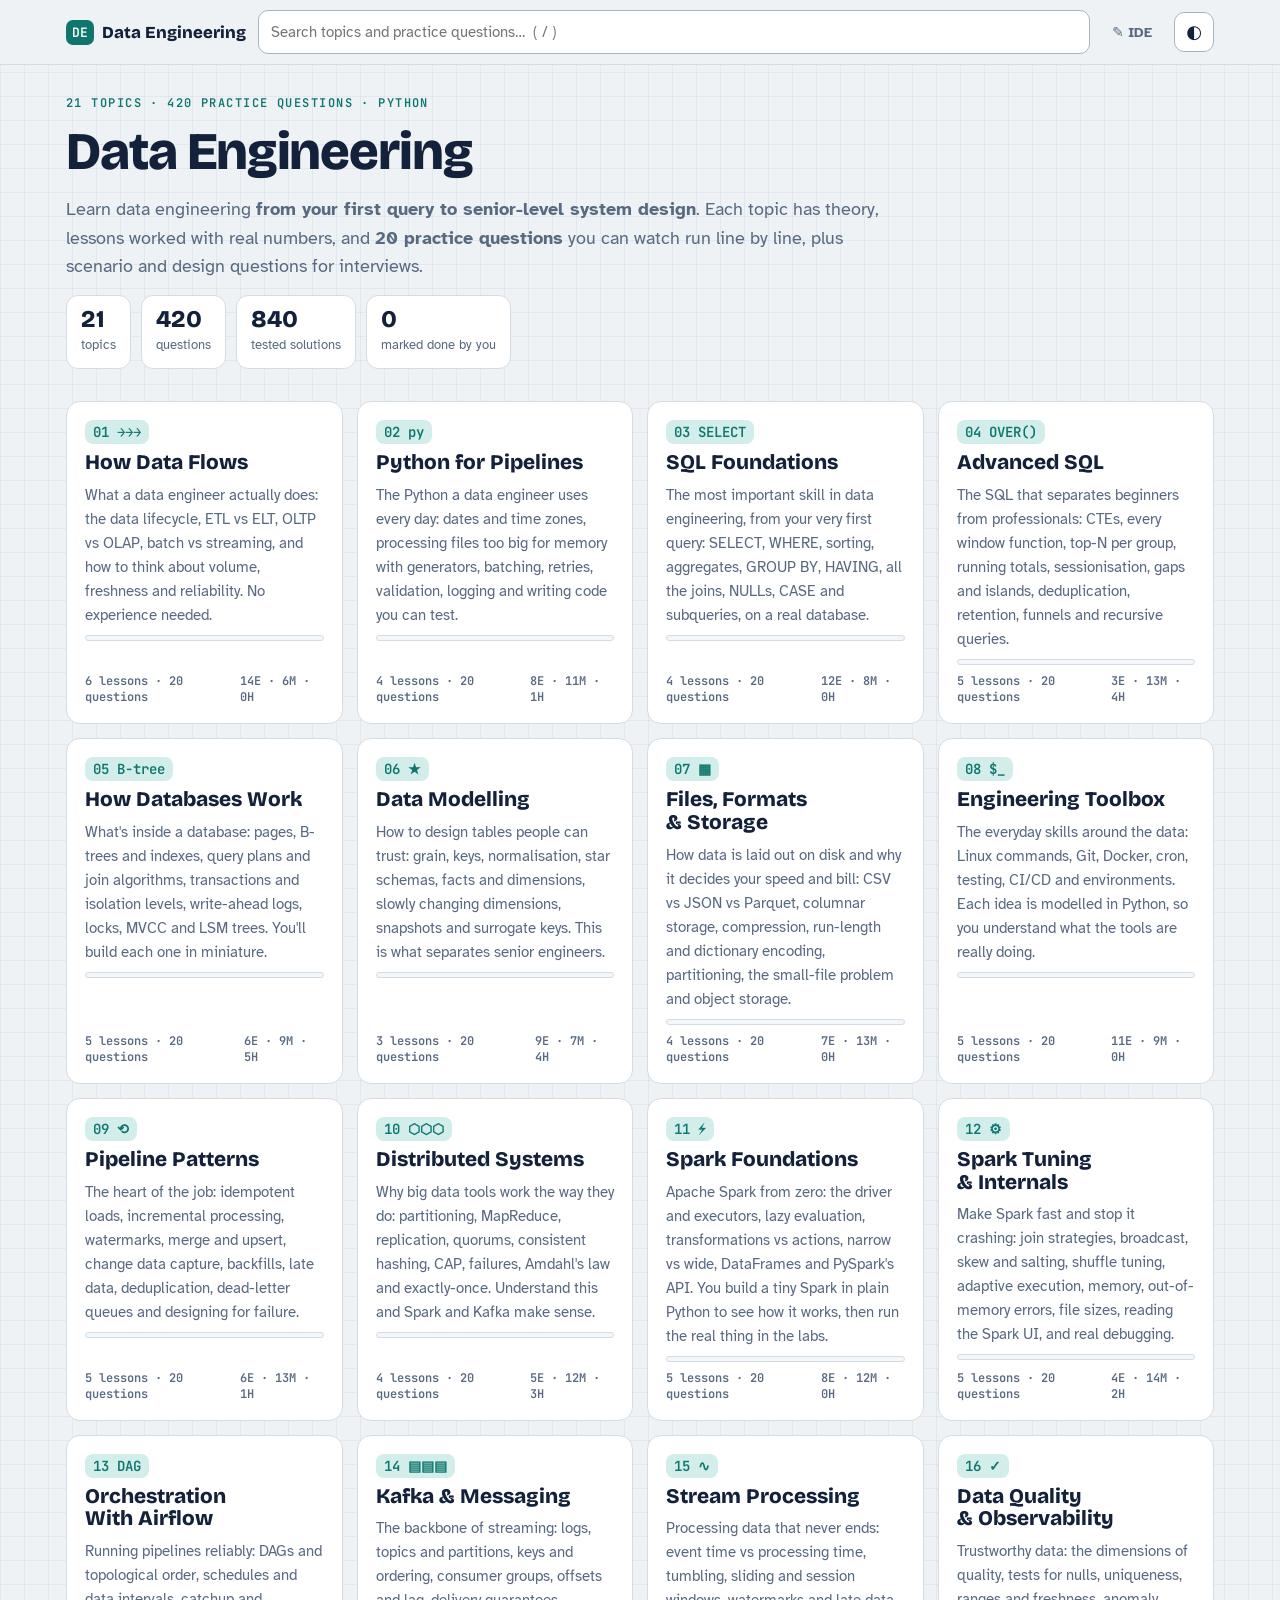
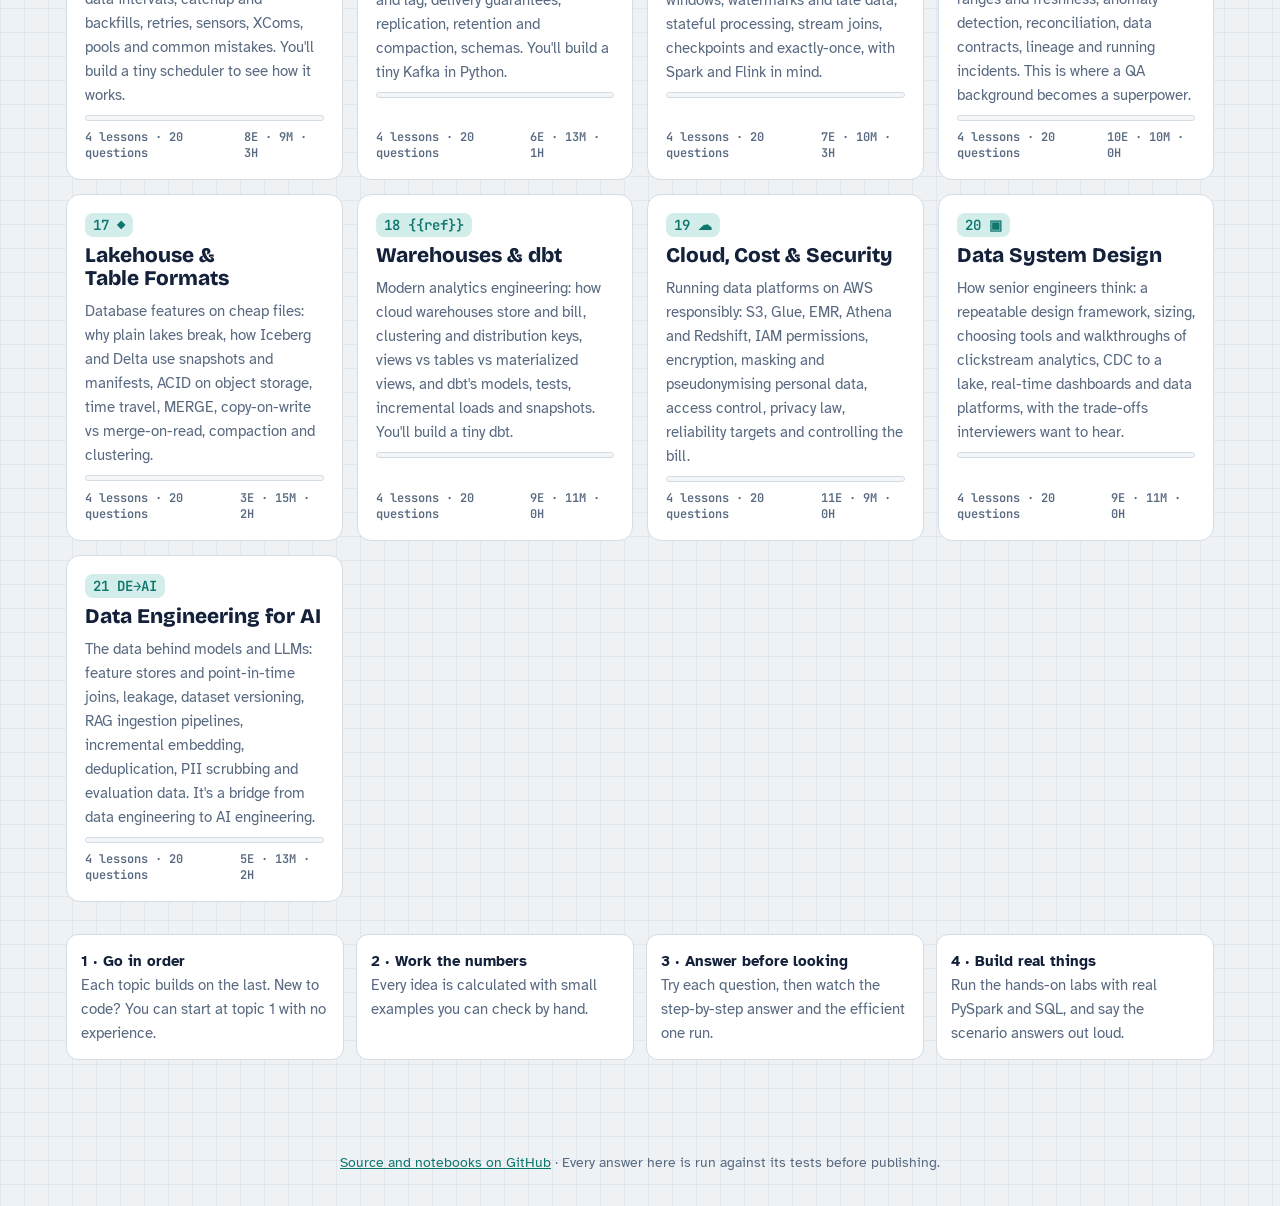
==== course/index.html @ 2937254a "Add Data Engineering course from scratch to advanced 21 topics with 91 lessons and 420 tested questi" ====
<!doctype html>
<html lang="en">
<head>
<meta charset="utf-8">
<meta name="viewport" content="width=device-width, initial-scale=1, viewport-fit=cover">
<title>Data Engineering</title>
<meta name="description" content="Become a strong data engineer from scratch: Python, SQL, data modelling, pipelines, Spark, Airflow, Kafka, streaming, lakehouse, cloud and system design, with visual step-by-step answers.">
<link rel="preconnect" href="https://fonts.googleapis.com">
<link rel="preconnect" href="https://fonts.gstatic.com" crossorigin>
<link rel="stylesheet" href="https://fonts.googleapis.com/css2?family=Atkinson+Hyperlegible:ital,wght@0,400;0,700;1,400&family=Bricolage+Grotesque:opsz,wght@12..96,600;12..96,800&family=JetBrains+Mono:wght@400;600&display=swap">
<link rel="stylesheet" href="../engine/style.css?v=7c2a2c4525">
</head>
<body>
<header class="top">
  <div class="top-in">
    <a class="brand" href="#/"><span class="logo">DE</span><span>Data Engineering</span></a>
    <div class="search" role="search">
      <input id="q" type="search" placeholder="Search topics and practice questions…  ( / )" autocomplete="off" aria-label="Search">
      <div id="results" class="results" hidden></div>
    </div>
    <a class="top-link" href="../ide/" target="_blank" rel="noopener">✎ IDE</a>
    <button id="theme" class="icon-btn" type="button" aria-label="Toggle dark mode" title="Toggle dark mode">◐</button>
  </div>
</header>
<main id="app" class="wrap" tabindex="-1"></main>
<footer class="foot"><a href="https://github.com/abpandey-dev/data-engineering-from-scratch-to-advanced">Source and notebooks on GitHub</a> · Every answer here is run against its tests before publishing.</footer>
<script>
window.BOOK = {
  title: "Data Engineering", short: "Data Engineering", unit: "practice questions",
  lead: "Learn data engineering <b>from your first query to senior-level system design</b>. Each topic has theory, lessons worked with real numbers, and <b>20 practice questions</b> you can watch run line by line, plus scenario and design questions for interviews.",
  how: [["1 · Go in order", "Each topic builds on the last. New to code? You can start at topic 1 with no experience."],
        ["2 · Work the numbers", "Every idea is calculated with small examples you can check by hand."],
        ["3 · Answer before looking", "Try each question, then watch the step-by-step answer and the efficient one run."],
        ["4 · Build real things", "Run the hands-on labs with real PySpark and SQL, and say the scenario answers out loud."]],
  searchHint: "Try “window function”, “idempotent”, “shuffle”, “watermark”, “SCD”, “Parquet” or a question title.",
  bruteLabel: "Step by step", optLabel: "The efficient way",
  watchBrute: "Watch the step-by-step version run", watchOpt: "Watch the efficient version run",
  qsHeading: "{n} practice questions"
};
</script>
<script src="data/index.js?v=41ff696508"></script>
<script src="../engine/app.js?v=5f1a53219a"></script>
</body>
</html>
---- engine/style.css ----
/* DSA Handbook — same graph-paper notebook look as the rest of the Learn Python: From Scratch to Advanced. */
:root {
  --paper: #EEF2F5; --grid: rgba(20, 60, 110, 0.06);
  --surface: #FFFFFF; --sunk: #F4F7FA;
  --ink: #14213A; --muted: #586980; --line: #D3DCE5; --line-strong: #A6B5C5;
  --accent: #0F766E; --accent-soft: #D3EEEA; --on-accent: #FFFFFF;
  --hot: #B86F00; --hot-soft: #FCEBC8;
  --blue: #2F5FD0; --blue-soft: #DCE6FB;
  --good: #1D8448; --good-soft: #D5EFDF;
  --bad: #C2413A; --bad-soft: #F8DCDA;
  --code-bg: #F7F9FB; --code-line: #FFF4D6;
  --k-kw: #8A3FB8; --k-str: #1D7A3C; --k-num: #B4530A; --k-com: #7D8A99; --k-fn: #2F5FD0; --k-bi: #0F766E;
  --f-display: "Bricolage Grotesque", "Avenir Next", "Segoe UI", system-ui, sans-serif;
  --f-body: "Atkinson Hyperlegible", "Segoe UI", system-ui, sans-serif;
  --f-mono: "JetBrains Mono", ui-monospace, "SF Mono", Menlo, Consolas, monospace;
  color-scheme: light;
}
@media (prefers-color-scheme: dark) {
  :root:not([data-theme="light"]) {
    --paper: #0D141C; --grid: rgba(140, 180, 230, 0.05);
    --surface: #151F2B; --sunk: #101923;
    --ink: #E4ECF4; --muted: #93A3B7; --line: #26354A; --line-strong: #40536B;
    --accent: #3CC2B4; --accent-soft: #123F3B; --on-accent: #04201C;
    --hot: #F0B547; --hot-soft: #45330F;
    --blue: #8AABF6; --blue-soft: #1C2C50;
    --good: #4CC983; --good-soft: #123A25;
    --bad: #F07A72; --bad-soft: #4A1E1C;
    --code-bg: #101923; --code-line: #3A3112;
    --k-kw: #D19AF5; --k-str: #8FD79F; --k-num: #F5B074; --k-com: #6F8096; --k-fn: #8AABF6; --k-bi: #5FD3C5;
    color-scheme: dark;
  }
}
:root[data-theme="dark"] {
  --paper: #0D141C; --grid: rgba(140, 180, 230, 0.05);
  --surface: #151F2B; --sunk: #101923;
  --ink: #E4ECF4; --muted: #93A3B7; --line: #26354A; --line-strong: #40536B;
  --accent: #3CC2B4; --accent-soft: #123F3B; --on-accent: #04201C;
  --hot: #F0B547; --hot-soft: #45330F;
  --blue: #8AABF6; --blue-soft: #1C2C50;
  --good: #4CC983; --good-soft: #123A25;
  --bad: #F07A72; --bad-soft: #4A1E1C;
  --code-bg: #101923; --code-line: #3A3112;
  --k-kw: #D19AF5; --k-str: #8FD79F; --k-num: #F5B074; --k-com: #6F8096; --k-fn: #8AABF6; --k-bi: #5FD3C5;
  color-scheme: dark;
}

* { box-sizing: border-box; }
html { scroll-padding-top: 80px; }
body {
  margin: 0; min-height: 100vh; display: flex; flex-direction: column;
  background-color: var(--paper);
  background-image: linear-gradient(var(--grid) 1px, transparent 1px), linear-gradient(90deg, var(--grid) 1px, transparent 1px);
  background-size: 24px 24px;
  color: var(--ink); font: 16px/1.6 var(--f-body);
}
h1, h2, h3 { font-family: var(--f-display); text-wrap: balance; margin: 0; line-height: 1.1; }
h1 { font-size: clamp(2.1rem, 5.5vw, 3.3rem); font-weight: 800; letter-spacing: -0.02em; }
h2 { font-size: clamp(1.4rem, 3.2vw, 1.9rem); font-weight: 800; letter-spacing: -0.01em; }
h3 { font-size: 1.15rem; font-weight: 600; }
p { margin: 0; max-width: 70ch; }
a { color: var(--accent); }
code { font-family: var(--f-mono); font-size: 0.88em; }
p code, li code, td code, .stmt code, .idea code {
  background: var(--sunk); border: 1px solid var(--line); border-radius: 5px; padding: 1px 5px;
}
button, input, select { font: inherit; color: inherit; }
:focus-visible { outline: 3px solid var(--accent); outline-offset: 2px; }
.mono { font-family: var(--f-mono); }

/* Top bar */
.top { position: sticky; top: 0; z-index: 20; background: color-mix(in srgb, var(--paper) 88%, transparent); backdrop-filter: blur(8px); border-bottom: 1px solid var(--line); }
.top-in { max-width: 1180px; margin: 0 auto; display: flex; gap: 12px; align-items: center; padding: 10px max(16px, env(safe-area-inset-left, 0px)); }
.brand { display: flex; gap: 8px; align-items: center; text-decoration: none; color: var(--ink); font: 800 1.05rem var(--f-display); white-space: nowrap; }
.logo { font: 600 13px var(--f-mono); background: var(--accent); color: var(--on-accent); border-radius: 7px; padding: 4px 6px; }
.search { position: relative; flex: 1; min-width: 0; }
.search input { width: 100%; padding: 9px 12px; border-radius: 10px; border: 1.5px solid var(--line-strong); background: var(--surface); font-size: 15px; }
.results { position: absolute; left: 0; right: 0; top: calc(100% + 6px); background: var(--surface); border: 1px solid var(--line-strong); border-radius: 12px; box-shadow: 0 12px 32px rgba(0,0,0,.18); max-height: min(70vh, 520px); overflow: auto; padding: 6px; }
.results a { display: grid; grid-template-columns: 1fr auto; gap: 2px 10px; padding: 8px 10px; border-radius: 8px; text-decoration: none; color: var(--ink); }
.results a.on, .results a:hover { background: var(--accent-soft); }
.results .rt { font-weight: 700; }
.results .rs { grid-column: 1 / -1; font-size: 13px; color: var(--muted); }
.results .empty { padding: 10px; color: var(--muted); }
.icon-btn { border: 1px solid var(--line-strong); background: var(--surface); border-radius: 10px; width: 40px; height: 40px; cursor: pointer; font-size: 18px; flex: none; }

.wrap { width: 100%; max-width: 1180px; margin: 0 auto; flex: 1; padding: 32px max(16px, env(safe-area-inset-left, 0px)) 72px; display: flex; flex-direction: column; gap: 32px; outline: none; }
.foot { text-align: center; color: var(--muted); font-size: 14px; padding: 20px 16px 32px; }

.eyebrow { font: 600 12px/1 var(--f-mono); letter-spacing: 0.12em; text-transform: uppercase; color: var(--accent); }
.lead { font-size: 1.12rem; color: var(--muted); }
.crumbs { font: 600 13px var(--f-mono); color: var(--muted); display: flex; gap: 8px; flex-wrap: wrap; }
.crumbs a { color: var(--muted); text-decoration: none; }
.crumbs a:hover { color: var(--accent); }

/* Home */
.hero { display: flex; flex-direction: column; gap: 14px; }
.stats { display: flex; gap: 10px; flex-wrap: wrap; }
.stat { background: var(--surface); border: 1px solid var(--line); border-radius: 12px; padding: 10px 14px; }
.stat b { display: block; font: 800 1.5rem/1.1 var(--f-display); }
.stat span { font-size: 13px; color: var(--muted); }
.cards { display: grid; grid-template-columns: repeat(auto-fill, minmax(270px, 1fr)); gap: 14px; }
.card { display: flex; flex-direction: column; gap: 8px; padding: 18px; border: 1px solid var(--line); border-radius: 14px; background: var(--surface); color: var(--ink); text-decoration: none; }
.card:hover { border-color: var(--accent); }
.card .g { font: 600 14px var(--f-mono); color: var(--accent); background: var(--accent-soft); border-radius: 8px; padding: 3px 8px; align-self: flex-start; }
.card h3 { font-size: 1.3rem; font-weight: 800; }
.card p { color: var(--muted); font-size: 15px; }
.card .meta { margin-top: auto; display: flex; justify-content: space-between; font: 600 12px var(--f-mono); color: var(--muted); }
.bar { height: 6px; border-radius: 3px; background: var(--sunk); border: 1px solid var(--line); overflow: hidden; }
.bar i { display: block; height: 100%; background: var(--good); }
.how { display: grid; grid-template-columns: repeat(auto-fit, minmax(220px, 1fr)); gap: 12px; }
.how div { background: var(--surface); border: 1px solid var(--line); border-radius: 12px; padding: 14px; font-size: 15px; color: var(--muted); }
.how b { color: var(--ink); display: block; }

/* Topic page */
.theory { background: var(--surface); border: 1px solid var(--line); border-radius: 14px; padding: clamp(16px, 3vw, 28px); display: flex; flex-direction: column; gap: 12px; }
.theory h3 { margin-top: 10px; color: var(--accent); }
.theory ul { margin: 0; padding-left: 20px; display: flex; flex-direction: column; gap: 6px; max-width: 80ch; }
.theory table { border-collapse: collapse; font-size: 15px; max-width: 100%; display: block; overflow-x: auto; }
.theory th, .theory td { border: 1px solid var(--line); padding: 6px 10px; text-align: left; }
.theory th { background: var(--sunk); }
pre { margin: 0; }
.theory pre { background: var(--code-bg); border: 1px solid var(--line); border-radius: 10px; padding: 12px 14px; overflow-x: auto; font: 14px/1.55 var(--f-mono); }
.qtools { display: flex; gap: 8px; flex-wrap: wrap; align-items: center; justify-content: space-between; }
.chips { display: flex; gap: 6px; flex-wrap: wrap; }
.chip { font: 600 13px var(--f-mono); padding: 5px 12px; border-radius: 999px; border: 1px solid var(--line-strong); background: var(--surface); cursor: pointer; }
.chip[aria-pressed="true"] { background: var(--accent); color: var(--on-accent); border-color: var(--accent); }
.qlist { display: flex; flex-direction: column; border: 1px solid var(--line); border-radius: 14px; background: var(--surface); overflow: hidden; }
.qrow { display: grid; grid-template-columns: 34px 1fr auto auto; gap: 12px; align-items: center; padding: 10px 14px; border-top: 1px solid var(--line); }
.qrow:first-child { border-top: 0; }
.qrow:hover { background: var(--sunk); }
.qrow .n { font: 600 13px var(--f-mono); color: var(--muted); }
.qrow a.t { color: var(--ink); text-decoration: none; font-weight: 700; }
.qrow a.t:hover { color: var(--accent); }
.qrow .tg { display: block; font-size: 13px; color: var(--muted); font-weight: 400; }
.done-box { width: 20px; height: 20px; accent-color: var(--good); cursor: pointer; }
.diff { font: 600 12px var(--f-mono); padding: 3px 9px; border-radius: 999px; white-space: nowrap; }
.diff.Easy { background: var(--good-soft); color: var(--good); }
.diff.Medium { background: var(--hot-soft); color: var(--hot); }
.diff.Hard { background: var(--bad-soft); color: var(--bad); }

/* Question page */
.qhead { display: flex; flex-direction: column; gap: 12px; }
.badges { display: flex; gap: 8px; flex-wrap: wrap; align-items: center; }
.badge { font: 600 12px var(--f-mono); padding: 3px 9px; border-radius: 999px; background: var(--surface); border: 1px solid var(--line-strong); color: var(--muted); text-decoration: none; }
a.badge:hover { color: var(--accent); border-color: var(--accent); }
.stmt { font-size: 1.08rem; max-width: 80ch; }
.examples { display: grid; gap: 8px; }
.ex { background: var(--surface); border: 1px solid var(--line); border-radius: 10px; padding: 10px 14px; font: 14px/1.6 var(--f-mono); overflow-x: auto; }
.ex span { color: var(--muted); }
.sol { background: var(--surface); border: 1px solid var(--line); border-radius: 14px; padding: clamp(14px, 2.5vw, 22px); display: flex; flex-direction: column; gap: 14px; }
.sol-h { display: flex; gap: 10px; align-items: center; flex-wrap: wrap; }
.step-n { font: 800 14px/1 var(--f-mono); color: var(--on-accent); background: var(--accent); border-radius: 8px; padding: 6px 9px; }
.sol.brute .step-n { background: var(--muted); }
.cx { display: flex; gap: 8px; flex-wrap: wrap; margin-left: auto; }
.cx span { font: 600 12px var(--f-mono); padding: 4px 9px; border-radius: 8px; background: var(--sunk); border: 1px solid var(--line); }
.idea { max-width: 80ch; }
.code { background: var(--code-bg); border: 1px solid var(--line); border-radius: 10px; overflow: auto; font: 13.5px/1.6 var(--f-mono); padding: 8px 0; }
.code .ln { display: block; padding: 0 14px 0 0; white-space: pre; min-width: max-content; }
.code .ln::before { content: attr(data-n); display: inline-block; width: 38px; padding-right: 12px; text-align: right; color: var(--k-com); user-select: none; }
.code .ln.cur { background: var(--code-line); box-shadow: inset 3px 0 0 var(--hot); }
.kw { color: var(--k-kw); font-weight: 600; } .st { color: var(--k-str); } .nu { color: var(--k-num); } .co { color: var(--k-com); font-style: italic; } .fn { color: var(--k-fn); font-weight: 600; } .bi { color: var(--k-bi); }
.qnav { display: flex; justify-content: space-between; gap: 10px; flex-wrap: wrap; }
.btn { display: inline-flex; gap: 6px; align-items: center; padding: 9px 14px; border-radius: 10px; border: 1px solid var(--line-strong); background: var(--surface); color: var(--ink); text-decoration: none; cursor: pointer; font-weight: 700; }
.btn:hover { border-color: var(--accent); color: var(--accent); }
.btn.good { background: var(--good-soft); border-color: var(--good); color: var(--good); }

/* Player */
.player { display: grid; grid-template-columns: minmax(0, 1.15fr) minmax(0, 1fr); gap: 14px; }
.player.solo { grid-template-columns: minmax(0, 1fr); }
@media (max-width: 860px) { .player { grid-template-columns: minmax(0, 1fr); } }
.stage { display: flex; flex-direction: column; gap: 12px; min-width: 0; }
.vin { font: 13px var(--f-mono); color: var(--muted); overflow-x: auto; white-space: nowrap; }
.msg { background: var(--hot-soft); border: 1px solid color-mix(in srgb, var(--hot) 45%, transparent); color: var(--ink); border-radius: 10px; padding: 10px 14px; font-weight: 700; min-height: 48px; }
.msg.done { background: var(--good-soft); border-color: var(--good); }
.views { display: flex; flex-direction: column; gap: 14px; background: var(--sunk); border: 1px solid var(--line); border-radius: 12px; padding: 14px; min-height: 140px; overflow: hidden; }
.view { display: flex; flex-direction: column; gap: 6px; min-width: 0; }
.vname { font: 600 12px var(--f-mono); color: var(--muted); }
.ctrl { display: flex; gap: 6px; align-items: center; flex-wrap: wrap; }
.ctrl button { border: 1px solid var(--line-strong); background: var(--surface); border-radius: 9px; min-width: 40px; height: 38px; cursor: pointer; font-size: 15px; }
.ctrl button.play { background: var(--accent); color: var(--on-accent); border-color: var(--accent); min-width: 56px; }
.ctrl input[type=range] { flex: 1; min-width: 100px; accent-color: var(--accent); }
.ctrl .cnt { font: 600 13px var(--f-mono); color: var(--muted); min-width: 62px; text-align: right; }
.ctrl select { border: 1px solid var(--line-strong); background: var(--surface); border-radius: 9px; height: 38px; padding: 0 6px; }

/* Views */
.arr { display: flex; gap: 4px; overflow-x: auto; padding: 18px 2px 2px; }
.cell { position: relative; flex: none; display: flex; flex-direction: column; align-items: center; }
.box { min-width: 40px; height: 40px; padding: 0 7px; display: grid; place-items: center; border: 1.5px solid var(--line-strong); border-radius: 8px; background: var(--surface); font: 600 15px var(--f-mono); white-space: nowrap; transition: background .2s, border-color .2s; }
.box.hl { background: var(--hot-soft); border-color: var(--hot); }
.box.ok { background: var(--good-soft); border-color: var(--good); }
.box.bad { background: var(--bad-soft); border-color: var(--bad); }
.box.ghost { border-style: dashed; background: transparent; color: var(--muted); }
.idx { font: 11px var(--f-mono); color: var(--muted); }
.ptr { position: absolute; bottom: 100%; left: 50%; transform: translateX(-50%); font: 700 11px var(--f-mono); color: var(--blue); white-space: nowrap; line-height: 1.2; text-align: center; }
.ptr::after { content: "▼"; display: block; font-size: 8px; }
.arr.tall { padding-top: 32px; }
.vars, .map { display: flex; gap: 6px; flex-wrap: wrap; }
.var { font: 600 13px var(--f-mono); padding: 5px 10px; border-radius: 8px; background: var(--surface); border: 1px solid var(--line-strong); }
.var i { font-style: normal; color: var(--muted); }
.var.hl { background: var(--hot-soft); border-color: var(--hot); }
.empty-v { font: 13px var(--f-mono); color: var(--muted); }
.stack { display: flex; flex-direction: column; gap: 3px; align-items: flex-start; }
.stack .box { min-width: 64px; }
.stack .top-l { font: 700 11px var(--f-mono); color: var(--blue); }
.grid { border-collapse: separate; border-spacing: 3px; font: 600 14px var(--f-mono); }
.grid td { min-width: 36px; height: 34px; padding: 0 5px; text-align: center; border: 1.5px solid var(--line-strong); border-radius: 6px; background: var(--surface); white-space: nowrap; }
.grid td.hl { background: var(--hot-soft); border-color: var(--hot); }
.grid td.ok { background: var(--good-soft); border-color: var(--good); }
.grid td.bad { background: var(--bad-soft); border-color: var(--bad); }
.grid th { font: 11px var(--f-mono); color: var(--muted); padding: 0 4px; }
.gwrap { overflow-x: auto; }
.llist { display: flex; align-items: center; gap: 0; overflow-x: auto; padding: 18px 2px 4px; }
.llist .arrow { color: var(--muted); font: 16px var(--f-mono); padding: 0 4px; flex: none; }
.llist .box { border-radius: 20px; }
svg.tv, svg.gv { width: 100%; height: auto; display: block; }
svg text { font-family: var(--f-mono); font-weight: 600; }

/* Learning path */
.path { display: flex; flex-direction: column; gap: 12px; }
.lnav { display: flex; flex-direction: column; gap: 10px; background: var(--surface); border: 1px solid var(--line); border-radius: 14px; padding: 14px; }
.lgroup { display: flex; flex-wrap: wrap; gap: 6px; align-items: center; }
.lgroup button { font: 13px var(--f-body); padding: 5px 10px; border-radius: 8px; border: 1px solid var(--line); background: var(--sunk); cursor: pointer; text-align: left; }
.lgroup button:hover { border-color: var(--accent); color: var(--accent); }
.lvl { font: 600 11px var(--f-mono); letter-spacing: .06em; text-transform: uppercase; padding: 3px 8px; border-radius: 999px; }
.lvl.Basics { background: var(--good-soft); color: var(--good); }
.lvl.Core { background: var(--blue-soft); color: var(--blue); }
.lvl.Advanced { background: var(--bad-soft); color: var(--bad); }
.lgroup .lvl { min-width: 84px; text-align: center; }
.lesson { background: var(--surface); border: 1px solid var(--line); border-radius: 14px; padding: clamp(16px, 3vw, 26px); display: flex; flex-direction: column; gap: 14px; scroll-margin-top: 76px; }
.lhead { display: flex; gap: 12px; align-items: flex-start; }
.lhead h3 { font-size: 1.35rem; font-weight: 800; margin-top: 6px; }
.lnum { font: 800 15px/1 var(--f-mono); color: var(--on-accent); background: var(--accent); border-radius: 9px; padding: 8px 10px; flex: none; }
.lbody { display: flex; flex-direction: column; gap: 10px; }
.lbody h4 { margin: 6px 0 0; font: 700 1rem var(--f-body); color: var(--accent); }
.lbody ul, .lbody ol { margin: 0; padding-left: 20px; display: flex; flex-direction: column; gap: 5px; max-width: 80ch; }
.lbody pre { background: var(--code-bg); border: 1px solid var(--line); border-radius: 10px; padding: 12px 14px; overflow-x: auto; font: 14px/1.55 var(--f-mono); }
.lbody table { border-collapse: collapse; font-size: 15px; display: block; overflow-x: auto; max-width: 100%; }
.lbody th, .lbody td { border: 1px solid var(--line); padding: 6px 10px; text-align: left; }
.lbody th { background: var(--sunk); }
.lbody .pic { font: 14px/1.5 var(--f-mono); background: var(--sunk); border: 1px dashed var(--line-strong); border-radius: 10px; padding: 10px 14px; white-space: pre; overflow-x: auto; }
.lbody .tip { background: var(--accent-soft); border-left: 4px solid var(--accent); border-radius: 8px; padding: 10px 14px; }
.lbody .warn { background: var(--hot-soft); border-left: 4px solid var(--hot); border-radius: 8px; padding: 10px 14px; }
.ldemo { display: flex; flex-direction: column; gap: 8px; }
.watch { font: 600 13px var(--f-mono); color: var(--accent); }
.lpractice { display: flex; flex-wrap: wrap; gap: 6px; align-items: center; font-size: 14px; color: var(--muted); }
.refsec { display: flex; flex-direction: column; gap: 6px; margin-top: 12px; }

/* Topic tabs */
.tabs { position: sticky; top: 61px; z-index: 10; display: flex; gap: 4px; overflow-x: auto; background: color-mix(in srgb, var(--paper) 92%, transparent); backdrop-filter: blur(6px); padding: 6px 0; border-bottom: 1px solid var(--line); }
.tabs button { flex: none; font: 700 15px var(--f-body); padding: 9px 16px; border-radius: 10px 10px 0 0; border: 1px solid transparent; background: transparent; color: var(--muted); cursor: pointer; }
.tabs button:hover { color: var(--accent); }
.tabs button[aria-selected="true"] { color: var(--ink); background: var(--surface); border-color: var(--line); border-bottom-color: var(--surface); box-shadow: inset 0 3px 0 var(--accent); }
.tabpanel { display: flex; flex-direction: column; gap: 24px; }
.tabpanel[hidden] { display: none; }
.faq { display: flex; flex-direction: column; gap: 8px; }
.faq details { border: 1px solid var(--line); border-radius: 10px; background: var(--sunk); }
.faq summary { cursor: pointer; padding: 11px 14px; font-weight: 700; list-style-position: inside; }
.faq details[open] summary { border-bottom: 1px solid var(--line); }
.faq details .lbody { padding: 12px 14px; }
.lbody .two { display: grid; grid-template-columns: repeat(auto-fit, minmax(240px, 1fr)); gap: 10px; }
.lbody .two > div { border: 1px solid var(--line); border-radius: 10px; padding: 10px 14px; background: var(--sunk); }
.lbody .two h5 { margin: 0 0 6px; font: 700 14px var(--f-body); }
.lbody .two .pro h5 { color: var(--good); } .lbody .two .con h5 { color: var(--bad); }

/* Printed output in the step player */
.console { margin: 0; background: #0B1220; color: #D7E3F4; border-radius: 10px; padding: 10px 12px; font: 13.5px/1.5 var(--f-mono); white-space: pre-wrap; min-height: 2.4em; }

/* IDE links */
.ide-row { display: flex; gap: 12px; align-items: center; flex-wrap: wrap; }
.ide-note { font-size: 14px; color: var(--muted); }
.btn.small { padding: 5px 10px; font-size: 13px; }
.sol-h .btn.small { margin-left: 4px; }
.ldemo .btn.small { align-self: flex-start; }
.top-link { font: 700 14px var(--f-body); color: var(--muted); text-decoration: none; padding: 8px 10px; border-radius: 9px; white-space: nowrap; }
.top-link:hover { color: var(--accent); background: var(--surface); }
@media (max-width: 600px) { .top-link { display: none; } }

/* Show code exactly as typed (no >= → ≥ ligatures) */
code, pre, .code, .box, .console { font-variant-ligatures: none; }

/* Charts drawn by the code */
img.chart { max-width: 100%; height: auto; border-radius: 8px; background: #fff; border: 1px solid var(--line); align-self: flex-start; }
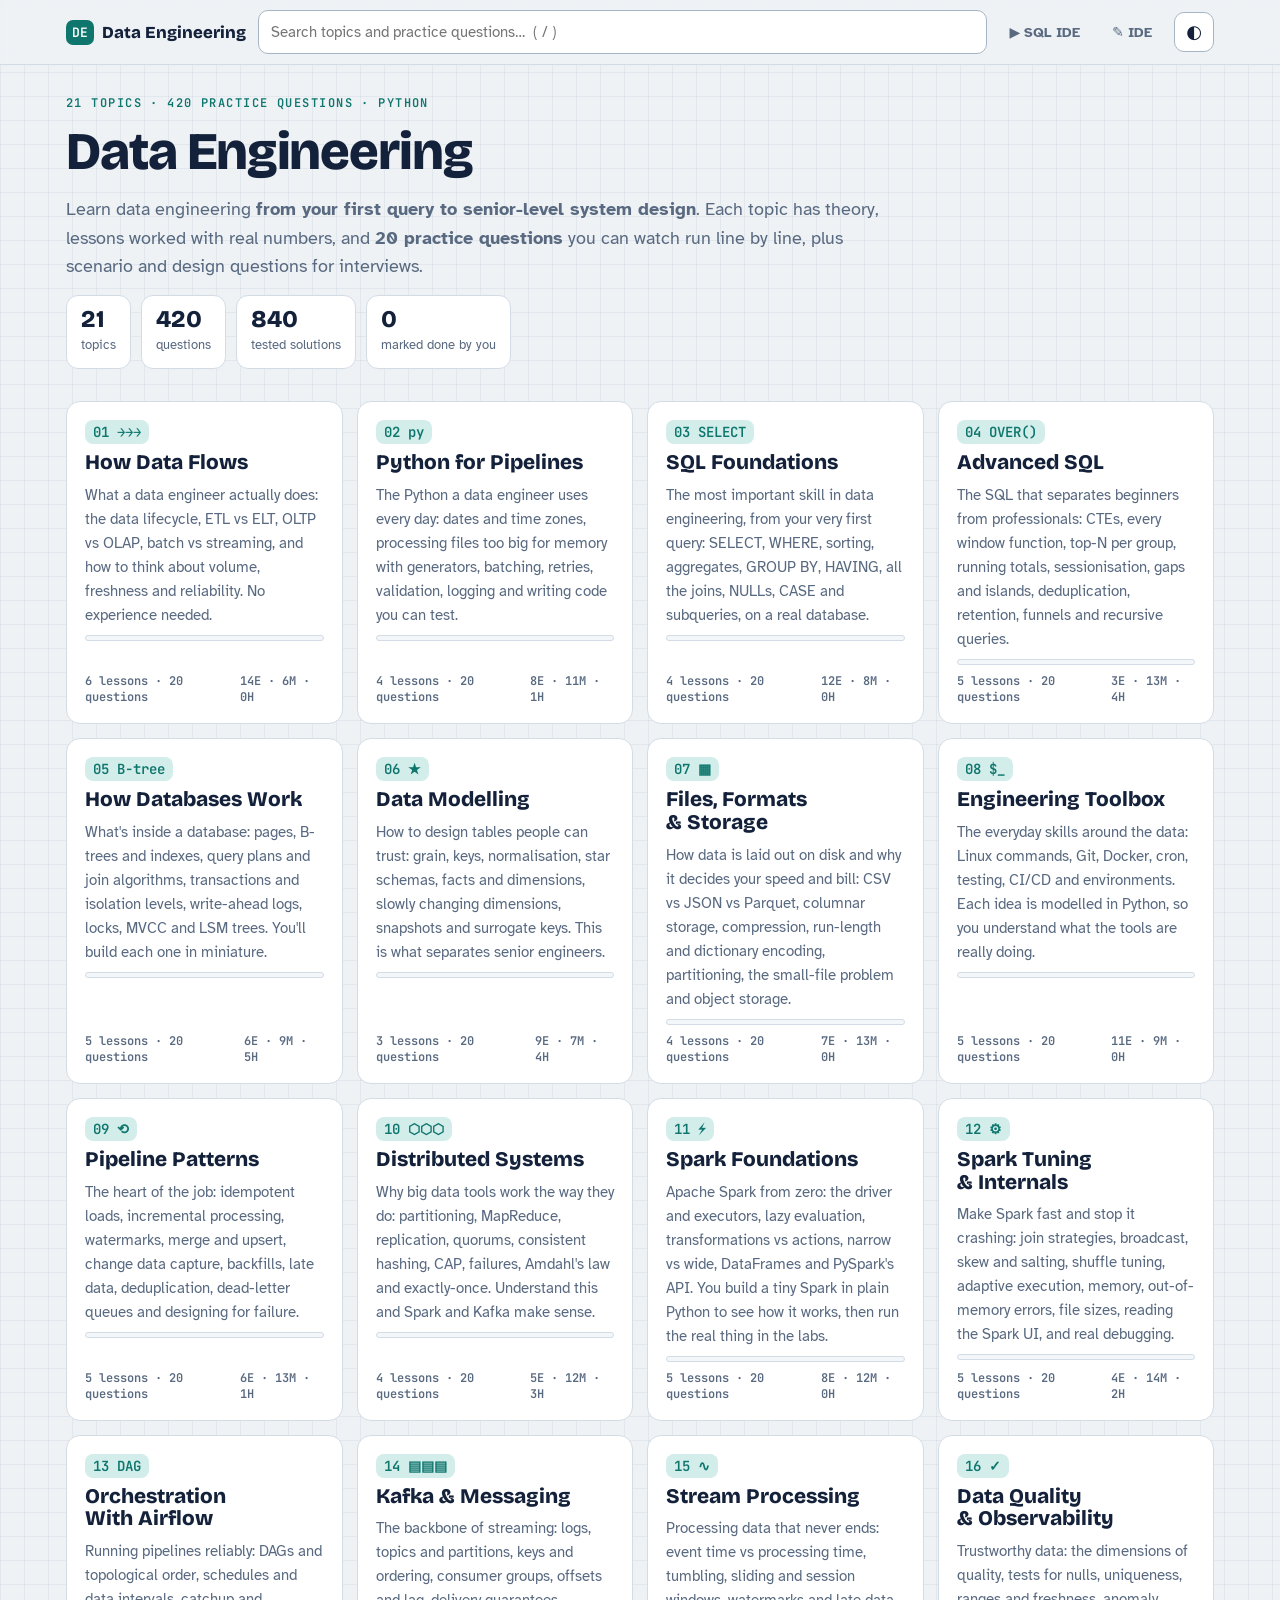
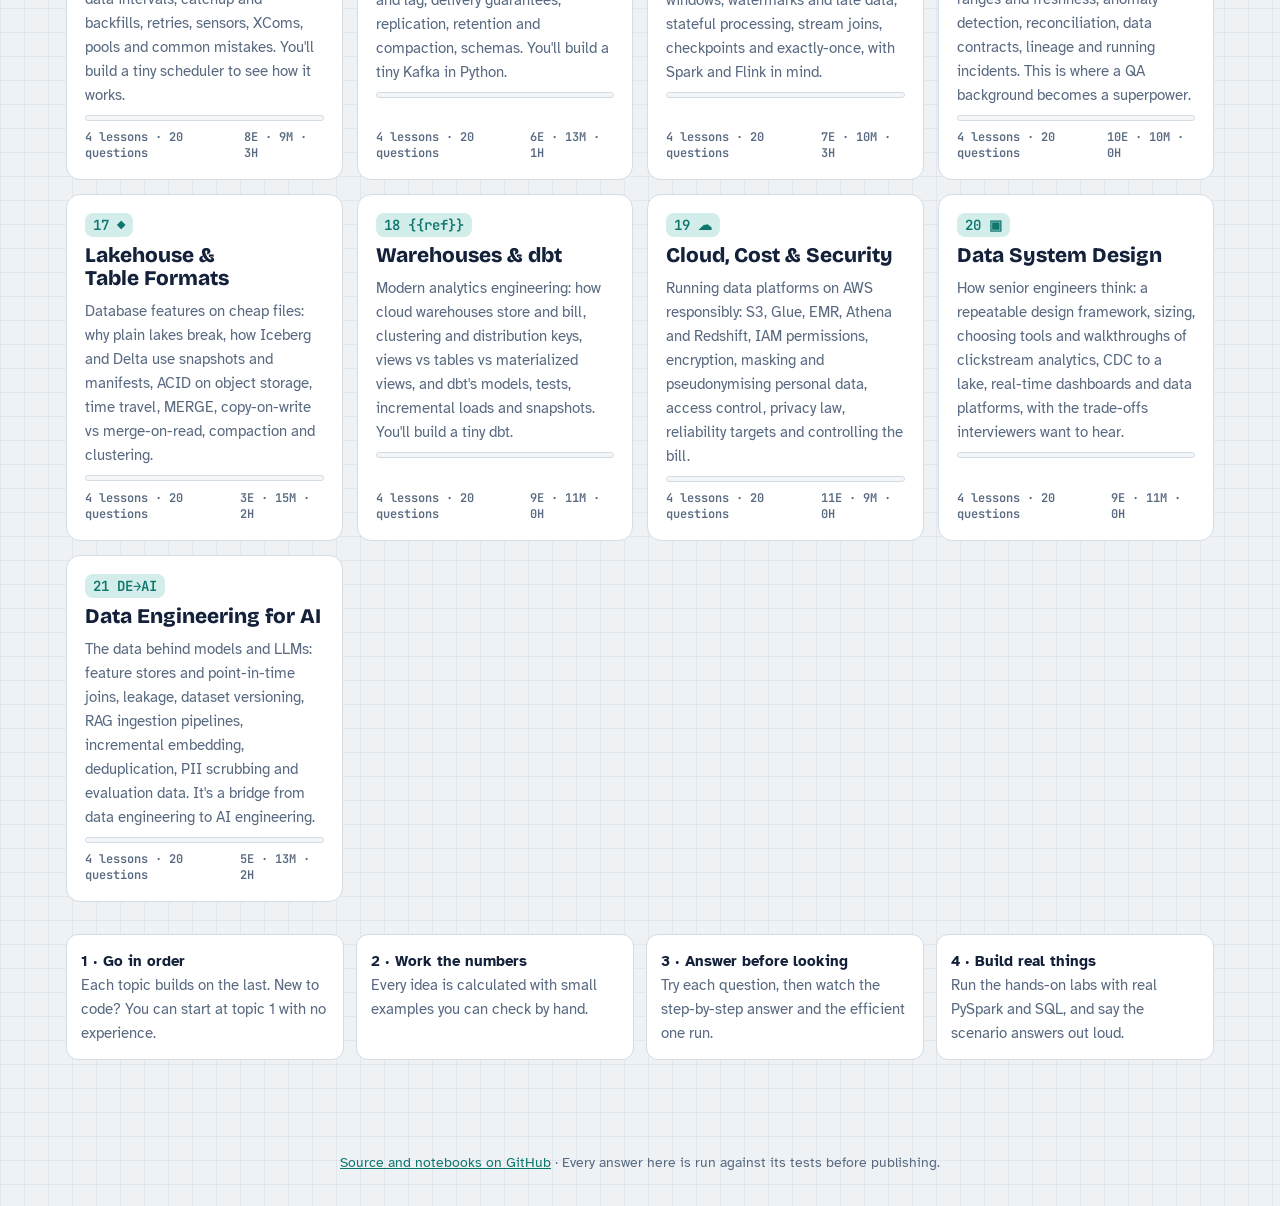
==== commit 0ec5f836: "Add a SQL IDE with checked practice questions Runs real SQLite in a browser worker, on the course's " ====
--- a/course/index.html
+++ b/course/index.html
@@ -18,6 +18,7 @@
       <input id="q" type="search" placeholder="Search topics and practice questions…  ( / )" autocomplete="off" aria-label="Search">
       <div id="results" class="results" hidden></div>
     </div>
+    <a class="top-link" href="../ide/sql.html" target="_blank" rel="noopener">▶ SQL IDE</a>
     <a class="top-link" href="../ide/" target="_blank" rel="noopener">✎ IDE</a>
     <button id="theme" class="icon-btn" type="button" aria-label="Toggle dark mode" title="Toggle dark mode">◐</button>
   </div>
@@ -38,7 +39,8 @@
   qsHeading: "{n} practice questions"
 };
 </script>
-<script src="data/index.js?v=41ff696508"></script>
-<script src="../engine/app.js?v=5f1a53219a"></script>
+<script src="data/index.js?v=f11ece7d3c"></script>
+<script src="../ide/sql-index.js?v=a795dfa36d"></script>
+<script src="../engine/app.js?v=f833e82e50"></script>
 </body>
 </html>
